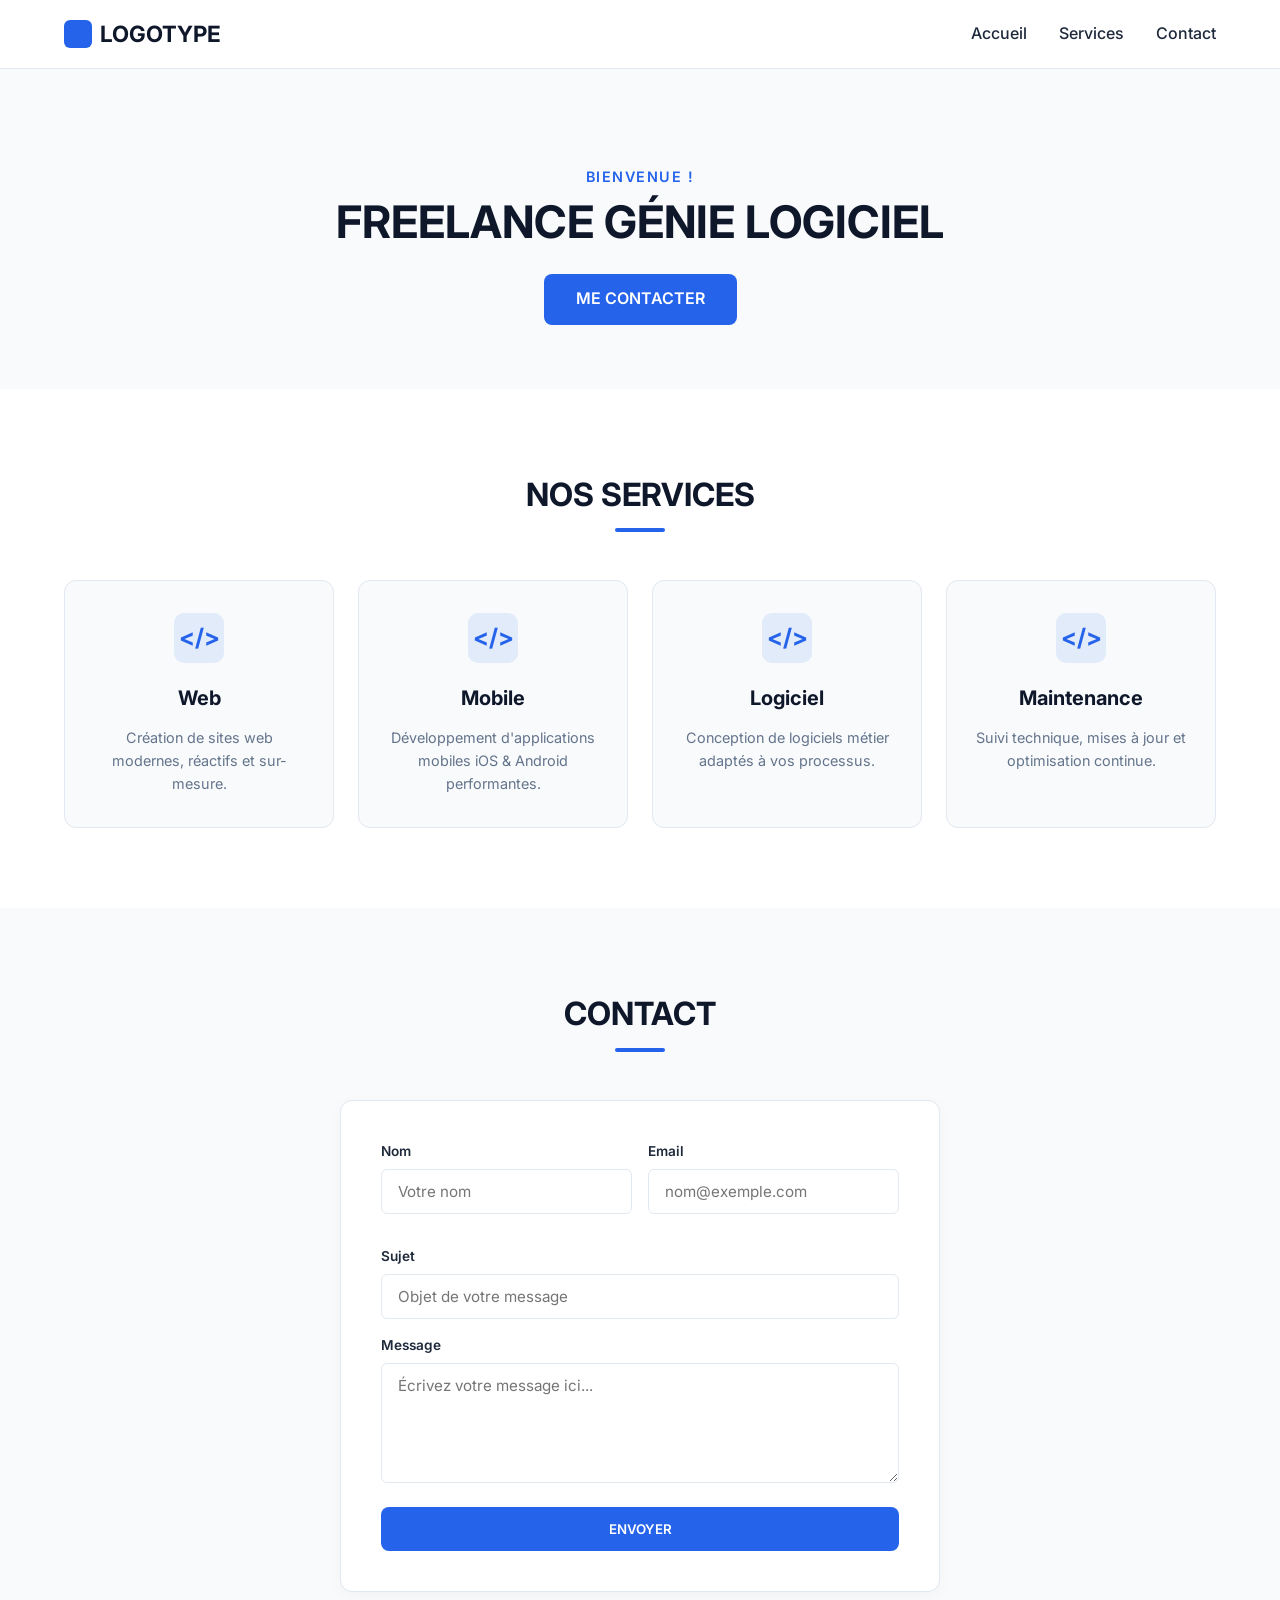
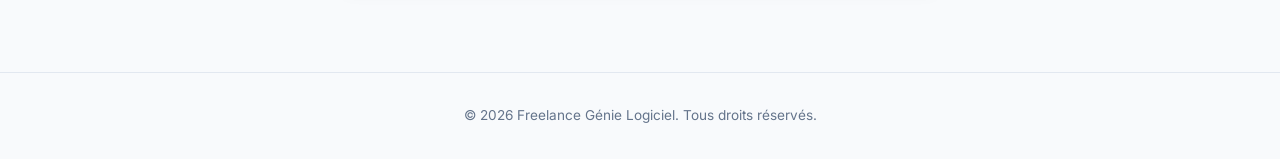
==== src/index.html @ 3fa38ee1 "Adding source files" ====
<!DOCTYPE html>
<html lang="fr">
<head>
    <meta charset="UTF-8">
    <meta name="viewport" content="width=device-width, initial-scale=1.0">
    <title>Freelance Génie Logiciel</title>

    <!-- Google Fonts for modern typography -->
    <link rel="stylesheet" href="style.css">
    <link href="https://fonts.googleapis.com/css2?family=Inter:wght@300;400;600;700&display=swap" rel="stylesheet">
</head>
<body>

    <!-- NAVBAR -->
    <nav class="navbar">
        <a href="#" class="logo">
            <div class="logo-icon"></div>
            LOGOTYPE
        </a>
        <ul class="nav-links">
            <li><a href="#accueil">Accueil</a></li>
            <li><a href="#services">Services</a></li>
            <li><a href="#contact">Contact</a></li>
        </ul>
    </nav>

    <!-- HERO SECTION -->
    <section id="accueil" class="hero">
        <span class="welcome">Bienvenue !</span>
        <h1>FREELANCE GÉNIE LOGICIEL</h1>
        <a href="#contact" class="btn-primary">ME CONTACTER</a>
    </section>

    <!-- SERVICES -->
    <section id="services" class="services-section">
        <h2 class="section-title">NOS SERVICES</h2>
        <div class="services-grid" id="services-container">
            <!-- Dynamic Content loaded via JS mimicking API fetch -->
        </div>
    </section>

    <!-- CONTACT SECTION -->
    <section id="contact" class="contact-section">
        <h2 class="section-title">CONTACT</h2>
        <form class="contact-form" id="contactForm">
            <div class="form-row">
                <div class="form-group">
                    <label for="nom">Nom</label>
                    <input type="text" id="nom" required placeholder="Votre nom">
                </div>
                <div class="form-group">
                    <label for="email">Email</label>
                    <input type="email" id="email" required placeholder="nom@exemple.com">
                </div>
            </div>
            <div class="form-group">
                <label for="sujet">Sujet</label>
                <input type="text" id="sujet" placeholder="Objet de votre message">
            </div>
            <div class="form-group">
                <label for="message">Message</label>
                <textarea id="message" required placeholder="Écrivez votre message ici..."></textarea>
            </div>
            <button type="submit" class="btn-primary submit-btn">ENVOYER</button>
            <div id="form-status"></div>
        </form>
    </section>

    <footer>
        <p>&copy; 2026 Freelance Génie Logiciel. Tous droits réservés.</p>
    </footer>

    <!-- JS  -->
    <script src="script.js"></script>
</body>
</html>
---- src/style.css ----
* {
    margin: 0;
    padding: 0;
    box-sizing: border-box;
    font-family: 'Inter', sans-serif;
}

:root { 
    --primary: #2563eb;
    --primary-hover: #1d4ed8;
    --dark: #0f172a;
    --light-bg: #f8fafc;
    --card-bg: #ffffff;
    --text-dark: #1e293b;
    --text-muted: #64748b;
    --border-color: #e2e8f0;
}

html {
    scroll-behavior: smooth;
}

body {
    background-color: var(--light-bg);
    color: var(--text-dark);
    line-height: 1.6;
}

/* --- NAVBAR --- */
.navbar {
    position: sticky;
    top: 0;
    background: rgba(255, 255, 255, 0.95);
    backdrop-filter: blur(8px);
    border-bottom: 1px solid var(--border-color);
    display: flex;
    justify-content: space-between;
    align-items: center;
    padding: 1rem 5%;
    z-index: 1000;
}

.navbar .logo {
    font-size: 1.4rem;
    font-weight: 700;
    color: var(--dark);
    text-decoration: none;
    display: flex;
    align-items: center;
    gap: 8px;
}

.navbar .logo-icon {
    width: 28px;
    height: 28px;
    background-color: var(--primary);
    border-radius: 6px;
}

.nav-links {
    display: flex;
    list-style: none;
    gap: 2rem;
}

.nav-links a {
    text-decoration: none;
    color: var(--text-dark);
    font-weight: 500;
    transition: color 0.2s ease;
}

.nav-links a:hover {
    color: var(--primary);
}

/* --- HERO SECTION --- */
.hero {
    padding: 6rem 5% 4rem;
    text-align: center;
    max-width: 900px;
    margin: 0 auto;
}

.hero span.welcome {
    color: var(--primary);
    font-weight: 600;
    text-transform: uppercase;
    letter-spacing: 1.5px;
    font-size: 0.9rem;
    display: block;
    margin-bottom: 0.5rem;
}

.hero h1 {
    font-size: 2.8rem;
    font-weight: 700;
    color: var(--dark);
    margin-bottom: 1.5rem;
    line-height: 1.2;
}

.btn-primary {
    display: inline-block;
    background-color: var(--primary);
    color: #ffffff;
    padding: 0.8rem 2rem;
    border-radius: 8px;
    text-decoration: none;
    font-weight: 600;
    transition: background 0.2s ease, transform 0.1s ease;
    border: none;
    cursor: pointer;
}

.btn-primary:hover {
    background-color: var(--primary-hover);
    transform: translateY(-2px);
}

/* --- SERVICES SECTION --- */
.services-section {
    padding: 5rem 5%;
    background-color: #ffffff;
}

.section-title {
    text-align: center;
    font-size: 2rem;
    color: var(--dark);
    margin-bottom: 3rem;
    position: relative;
}

.section-title::after {
    content: '';
    display: block;
    width: 50px;
    height: 4px;
    background-color: var(--primary);
    margin: 8px auto 0;
    border-radius: 2px;
}

.services-grid {
    display: grid;
    grid-template-columns: repeat(auto-fit, minmax(220px, 1fr));
    gap: 1.5rem;
    max-width: 1200px;
    margin: 0 auto;
}

.card {
    background: var(--light-bg);
    border: 1px solid var(--border-color);
    border-radius: 12px;
    padding: 2rem 1.5rem;
    text-align: center;
    transition: transform 0.3s ease, box-shadow 0.3s ease;
}

.card:hover {
    transform: translateY(-5px);
    box-shadow: 0 10px 25px rgba(0,0,0,0.05);
}

.card-icon {
    width: 50px;
    height: 50px;
    background-color: rgba(37, 99, 235, 0.1);
    color: var(--primary);
    border-radius: 10px;
    display: flex;
    align-items: center;
    justify-content: center;
    margin: 0 auto 1.2rem;
    font-size: 1.5rem;
    font-weight: bold;
}

.card h3 {
    font-size: 1.25rem;
    margin-bottom: 0.75rem;
    color: var(--dark);
}

.card p {
    font-size: 0.9rem;
    color: var(--text-muted);
}

/* --- CONTACT SECTION --- */
.contact-section {
    padding: 5rem 5%;
    background-color: var(--light-bg);
}

.contact-form {
    max-width: 600px;
    margin: 0 auto;
    background: var(--card-bg);
    padding: 2.5rem;
    border-radius: 12px;
    border: 1px solid var(--border-color);
    box-shadow: 0 4px 15px rgba(0,0,0,0.03);
}

.form-row {
    display: flex;
    gap: 1rem;
    margin-bottom: 1rem;
}

.form-group {
    flex: 1;
    margin-bottom: 1rem;
}

.form-group label {
    display: block;
    margin-bottom: 0.4rem;
    font-size: 0.85rem;
    font-weight: 600;
    color: var(--text-dark);
}

.form-group input,
.form-group textarea {
    width: 100%;
    padding: 0.75rem 1rem;
    border: 1px solid var(--border-color);
    border-radius: 6px;
    font-size: 0.95rem;
    outline: none;
    transition: border-color 0.2s ease;
}

.form-group input:focus,
.form-group textarea:focus {
    border-color: var(--primary);
}

.form-group textarea {
    resize: vertical;
    min-height: 120px;
}

.submit-btn {
    width: 100%;
    padding: 0.9rem;
}

/* Status message after submission */
#form-status {
    margin-top: 1rem;
    text-align: center;
    font-weight: 500;
    display: none;
}

/* --- FOOTER --- */
footer {
    text-align: center;
    padding: 2rem 5%;
    border-top: 1px solid var(--border-color);
    font-size: 0.85rem;
    color: var(--text-muted);
}

/* Responsive design adjustments */
@media (max-width: 600px) {
    .form-row {
        flex-direction: column;
        gap: 0;
    }
    .hero h1 {
        font-size: 2rem;
    }
}
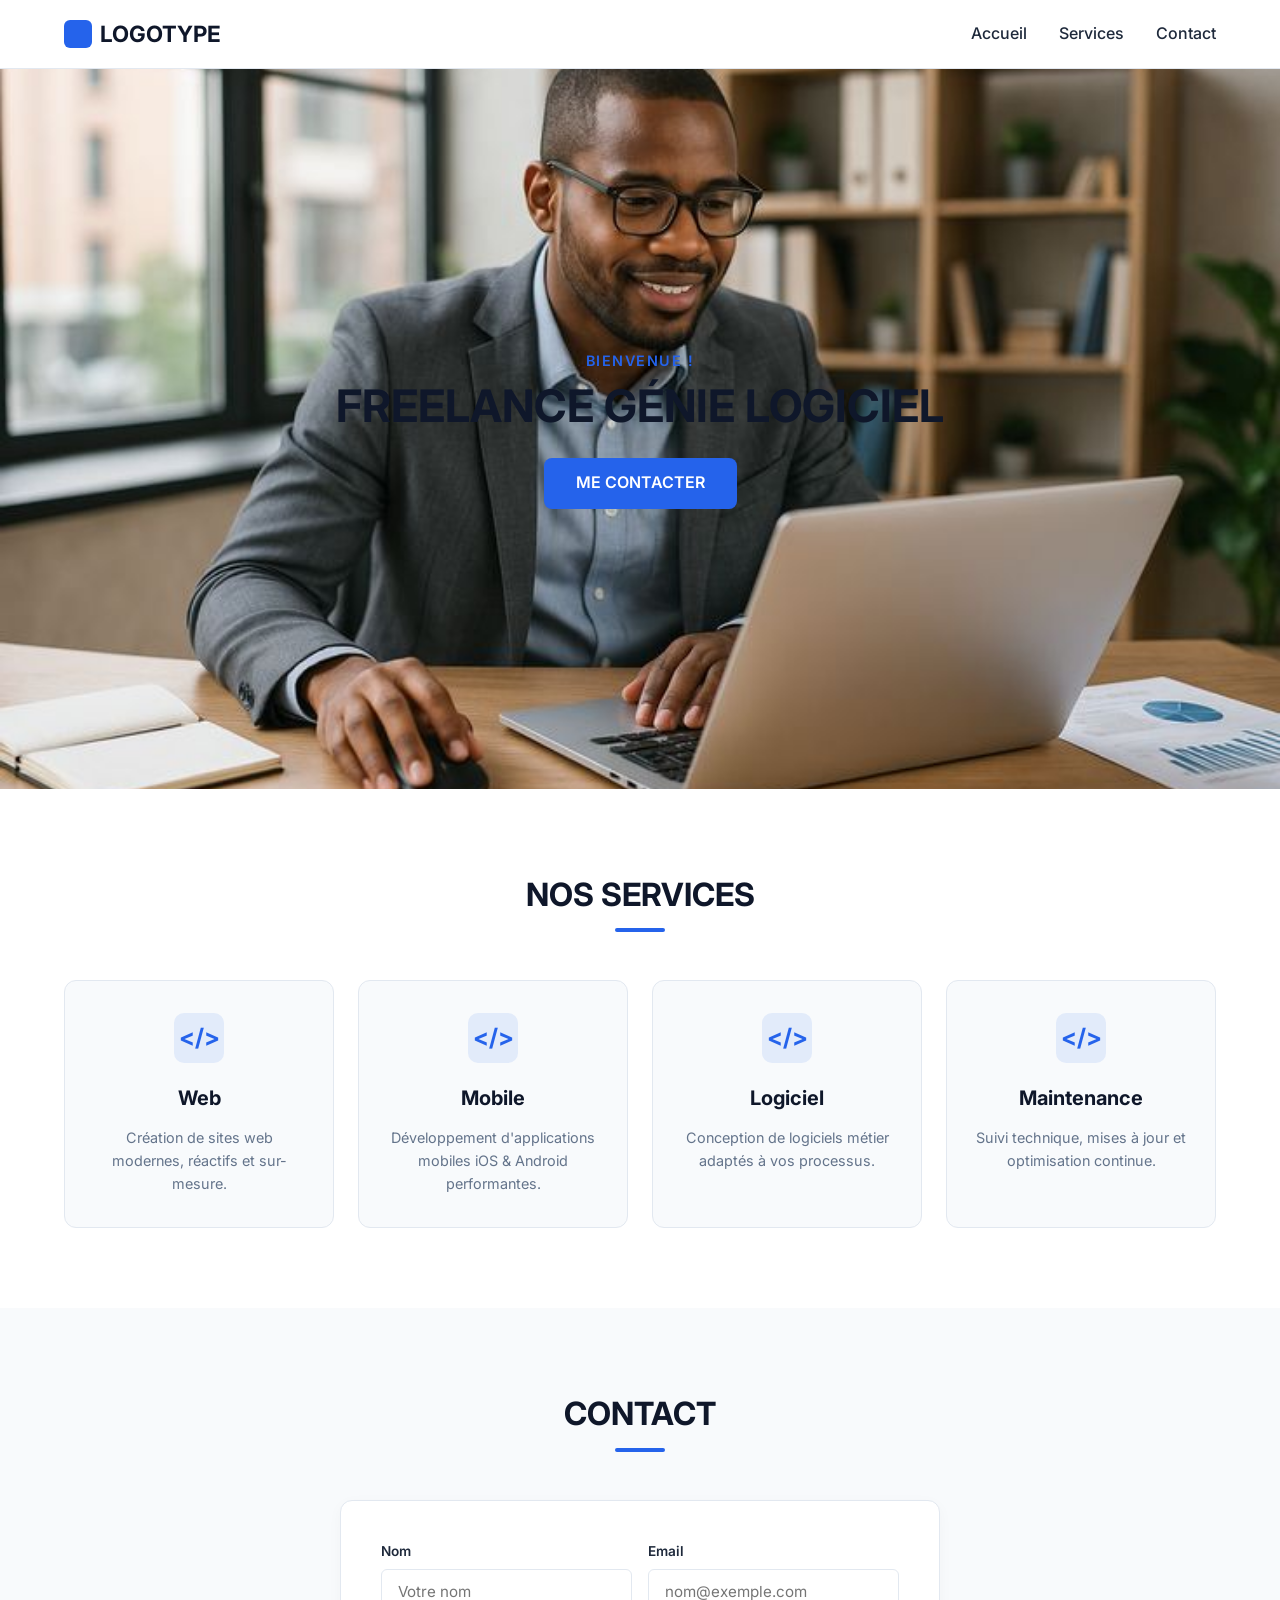
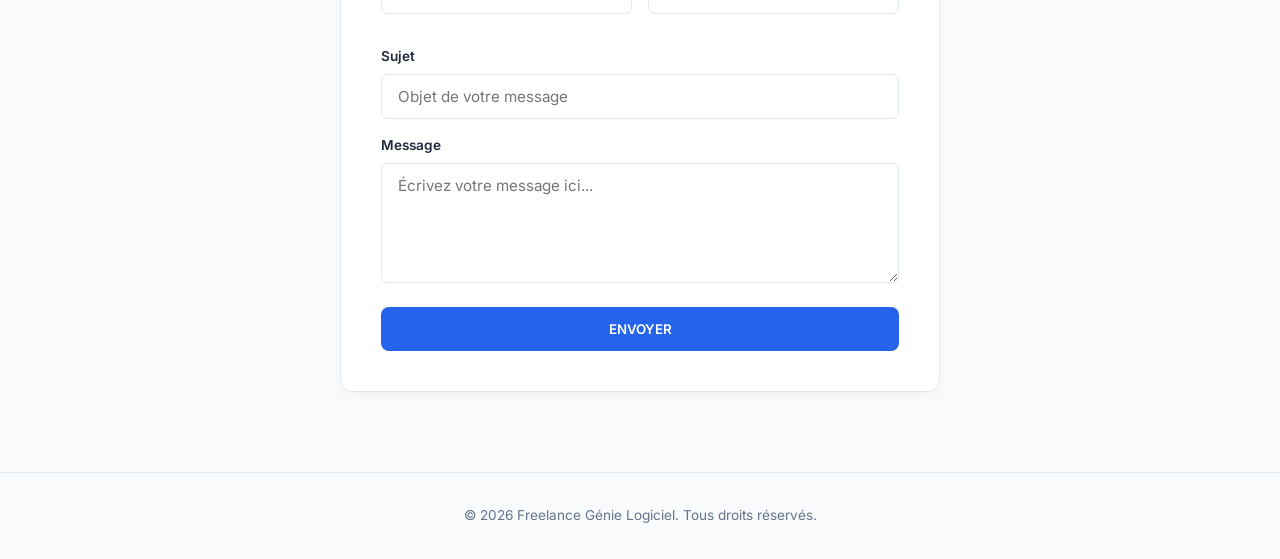
==== commit 33044ca2: "Feat: Adding a style sheet for icons and a hero background" ====
--- a/src/index.html
+++ b/src/index.html
@@ -8,6 +8,7 @@
     <!-- Google Fonts for modern typography -->
     <link rel="stylesheet" href="style.css">
     <link href="https://fonts.googleapis.com/css2?family=Inter:wght@300;400;600;700&display=swap" rel="stylesheet">
+    <link rel="stylesheet" href="https://fonts.googleapis.com/css2?family=Material+Symbols+Outlined" />
 </head>
 <body>
 
--- a/src/style.css
+++ b/src/style.css
@@ -76,10 +76,21 @@
 
 /* --- HERO SECTION --- */
 .hero {
-    padding: 6rem 5% 4rem;
-    text-align: center;
-    max-width: 900px;
-    margin: 0 auto;
+    padding: 8rem 5%;
+    min-height: 80vh;
+
+    background-image: url("../assets/images/hero.jpeg");
+    background-size: cover;
+    background-position: center;
+    background-repeat: no-repeat;
+
+    display: flex;
+    flex-direction: column;
+    justify-content: center;
+    align-items: center;
+
+    text-align: center;
+    position: relative;
 }
 
 .hero span.welcome {
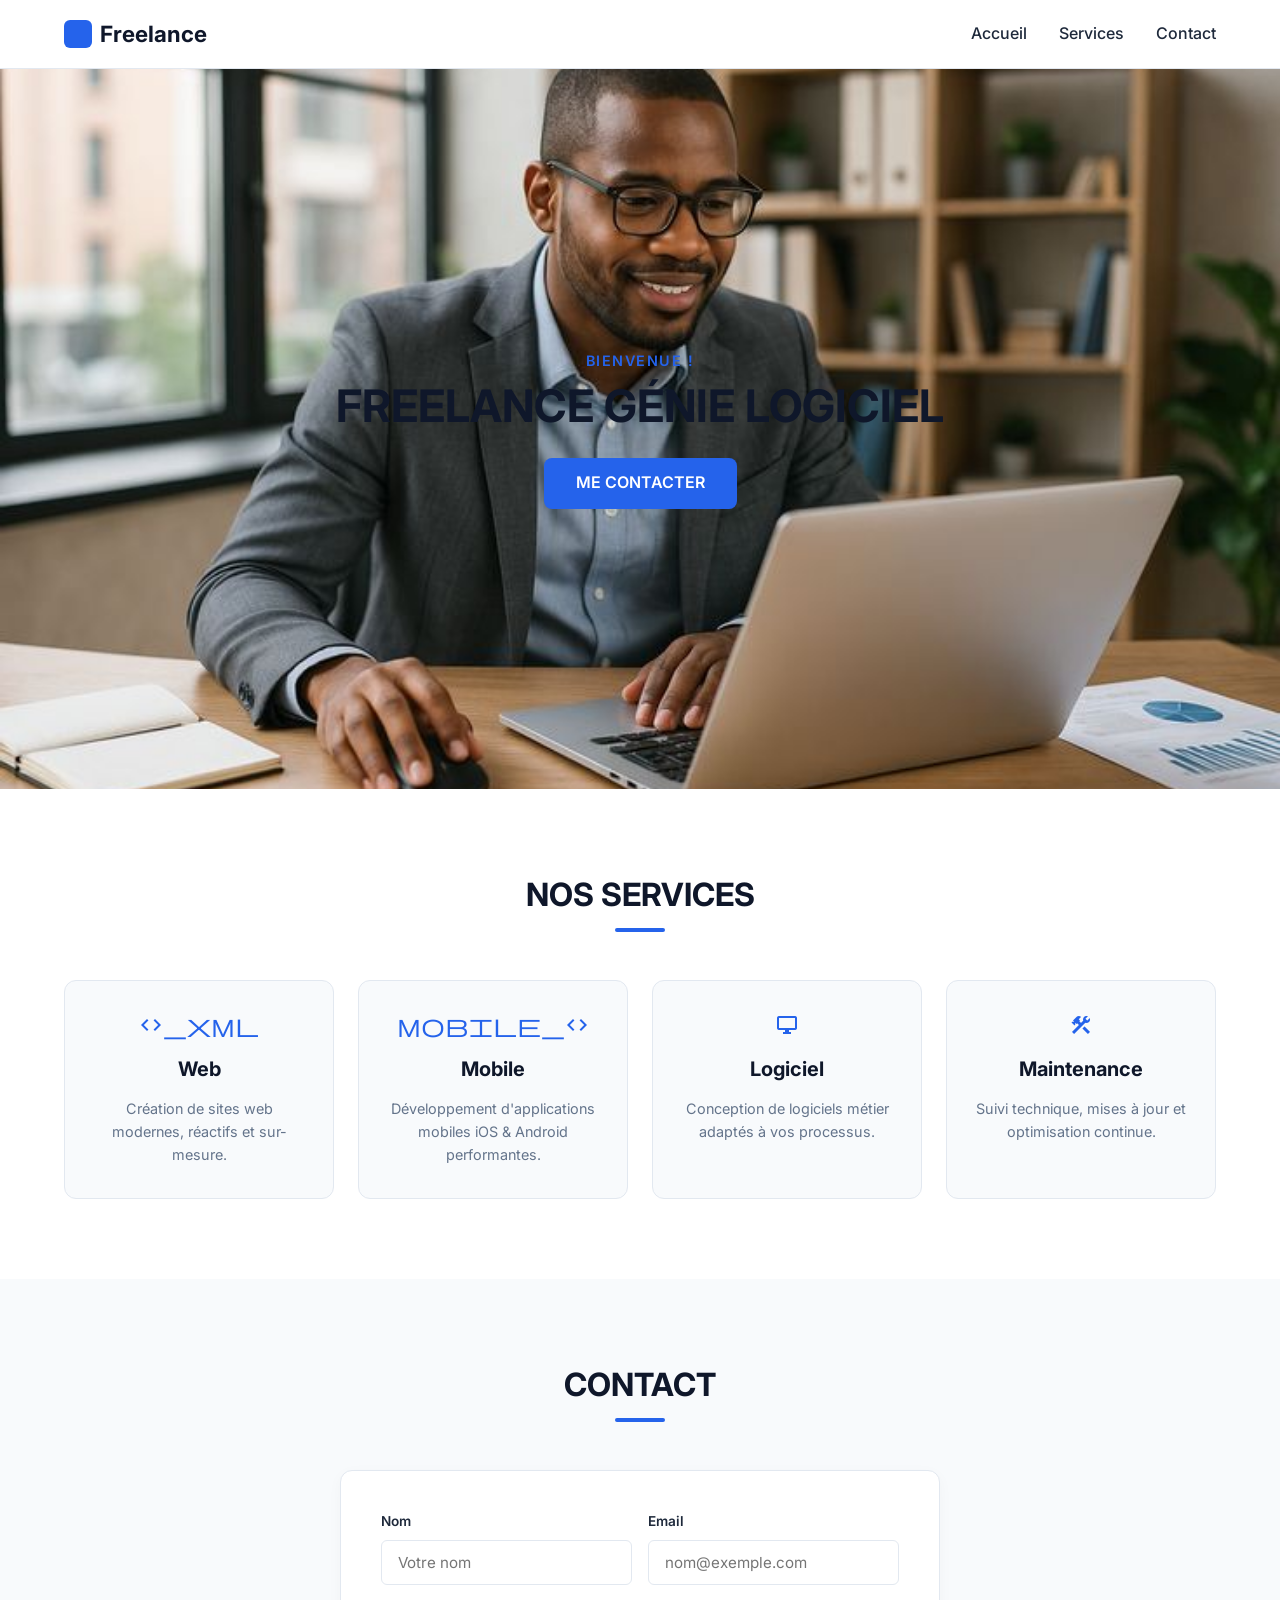
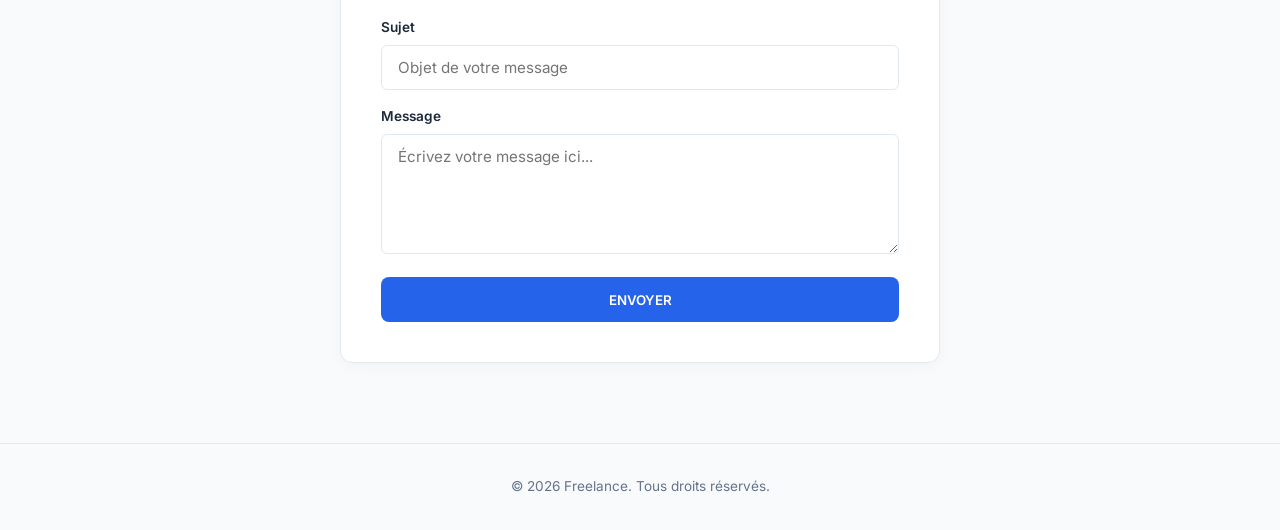
==== commit 21376407: "Fix: Updating some names" ====
--- a/src/index.html
+++ b/src/index.html
@@ -3,7 +3,7 @@
 <head>
     <meta charset="UTF-8">
     <meta name="viewport" content="width=device-width, initial-scale=1.0">
-    <title>Freelance Génie Logiciel</title>
+    <title>Freelance</title>
 
     <!-- Google Fonts for modern typography -->
     <link rel="stylesheet" href="style.css">
@@ -16,7 +16,7 @@
     <nav class="navbar">
         <a href="#" class="logo">
             <div class="logo-icon"></div>
-            LOGOTYPE
+            Freelance
         </a>
         <ul class="nav-links">
             <li><a href="#accueil">Accueil</a></li>
@@ -68,7 +68,7 @@
     </section>
 
     <footer>
-        <p>&copy; 2026 Freelance Génie Logiciel. Tous droits réservés.</p>
+        <p>&copy; 2026 Freelance. Tous droits réservés.</p>
     </footer>
 
     <!-- JS  -->
--- a/src/style.css
+++ b/src/style.css
@@ -175,17 +175,12 @@
     box-shadow: 0 10px 25px rgba(0,0,0,0.05);
 }
 
-.card-icon {
-    width: 50px;
-    height: 50px;
-    background-color: rgba(37, 99, 235, 0.1);
+.material-symbols-outlined {    
     color: var(--primary);
-    border-radius: 10px;
-    display: flex;
     align-items: center;
     justify-content: center;
-    margin: 0 auto 1.2rem;
-    font-size: 1.5rem;
+    margin: 0 auto 1rem;
+    font-size: 5rem;
     font-weight: bold;
 }
 
